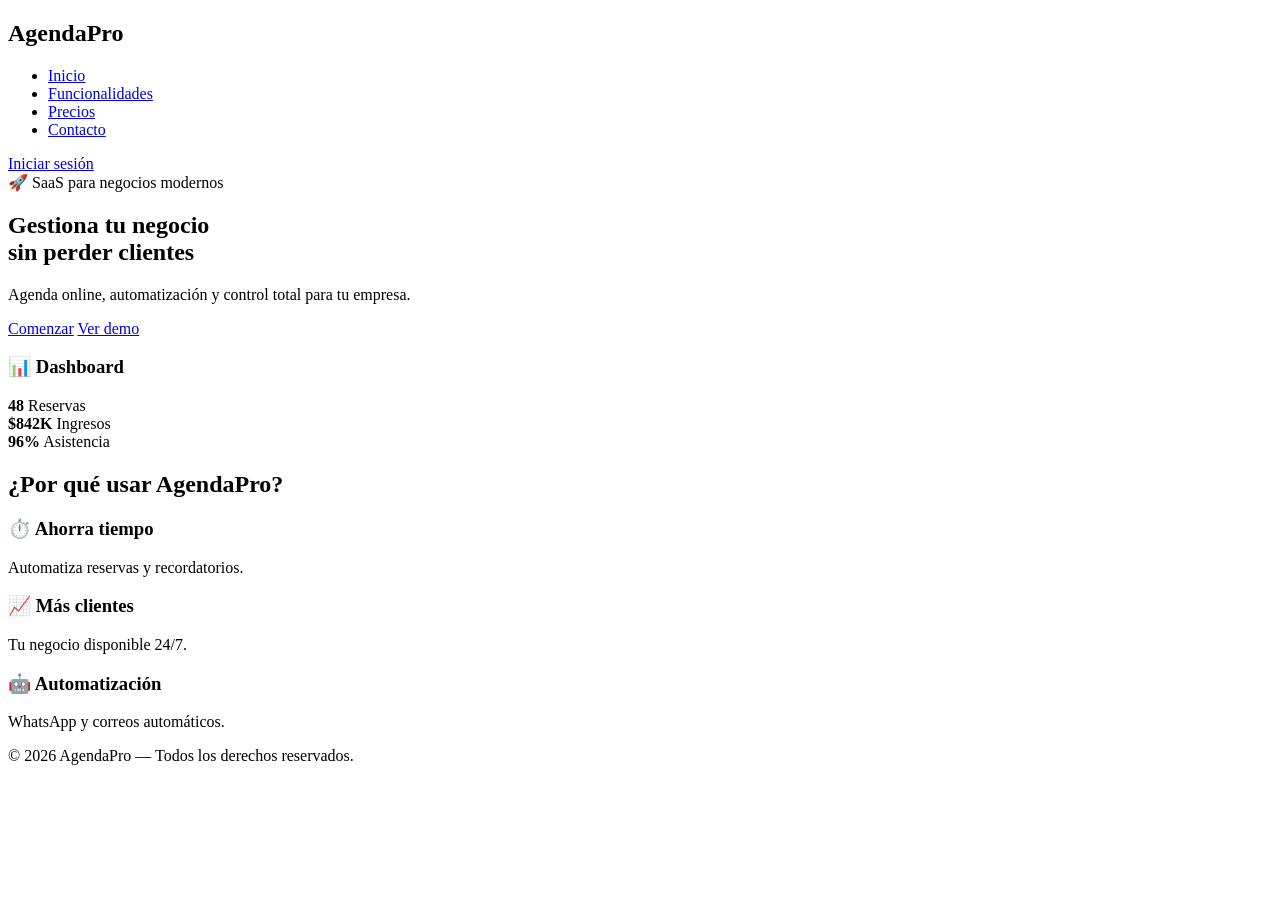
==== index.html @ 72b863c5 "Actualizando AgendaPro completo" ====
<!DOCTYPE html>
<head>
  <meta charset="UTF-8" />
  <meta name="viewport" content="width=device-width, initial-scale=1.0" />
  <title>AgendaPro | Sistema SaaS para PYMEs</title>
  <link rel="stylesheet" href="css/styles.css">
</head>
<body>

<nav class="navbar">
  <div class="container nav-content">
    <h1 class="logo">AgendaPro</h1>

    <ul class="nav-links">
      <li><a href="index.html">Inicio</a></li>
      <li><a href="funcionalidades.html">Funcionalidades</a></li>
      <li><a href="precios.html">Precios</a></li>
      <li><a href="contacto.html">Contacto</a></li>
    </ul>

    <a href="login.html" class="btn">Iniciar sesión</a>
  </div>
</nav>

<section class="hero">
  <div class="container hero-grid">

    <div>
      <span class="badge">🚀 SaaS para negocios modernos</span>

      <h2>
        Gestiona tu negocio <br>
        sin perder clientes
      </h2>

      <p>
        Agenda online, automatización y control total para tu empresa.
      </p>

      <div class="hero-buttons">
        <a href="precios.html" class="btn primary">Comenzar</a>
        <a href="funcionalidades.html" class="btn secondary">Ver demo</a>
      </div>
    </div>

    <div class="dashboard-card">
      <h3>📊 Dashboard</h3>

      <div class="stats">
        <div class="stat">
          <strong>48</strong>
          <span>Reservas</span>
        </div>

        <div class="stat">
          <strong>$842K</strong>
          <span>Ingresos</span>
        </div>

        <div class="stat">
          <strong>96%</strong>
          <span>Asistencia</span>
        </div>
      </div>
    </div>

  </div>
</section>

<section class="benefits">
  <div class="container">
    <h2 class="section-title">¿Por qué usar AgendaPro?</h2>

    <div class="cards">

      <div class="card">
        <h3>⏱️ Ahorra tiempo</h3>
        <p>Automatiza reservas y recordatorios.</p>
      </div>

      <div class="card">
        <h3>📈 Más clientes</h3>
        <p>Tu negocio disponible 24/7.</p>
      </div>

      <div class="card">
        <h3>🤖 Automatización</h3>
        <p>WhatsApp y correos automáticos.</p>
      </div>

    </div>
  </div>
</section>

<footer>
  <div class="container footer-content">
    <p>© 2026 AgendaPro — Todos los derechos reservados.</p>
  </div>
</footer>

<script src="js/main.js"></script>
</body>
</html>
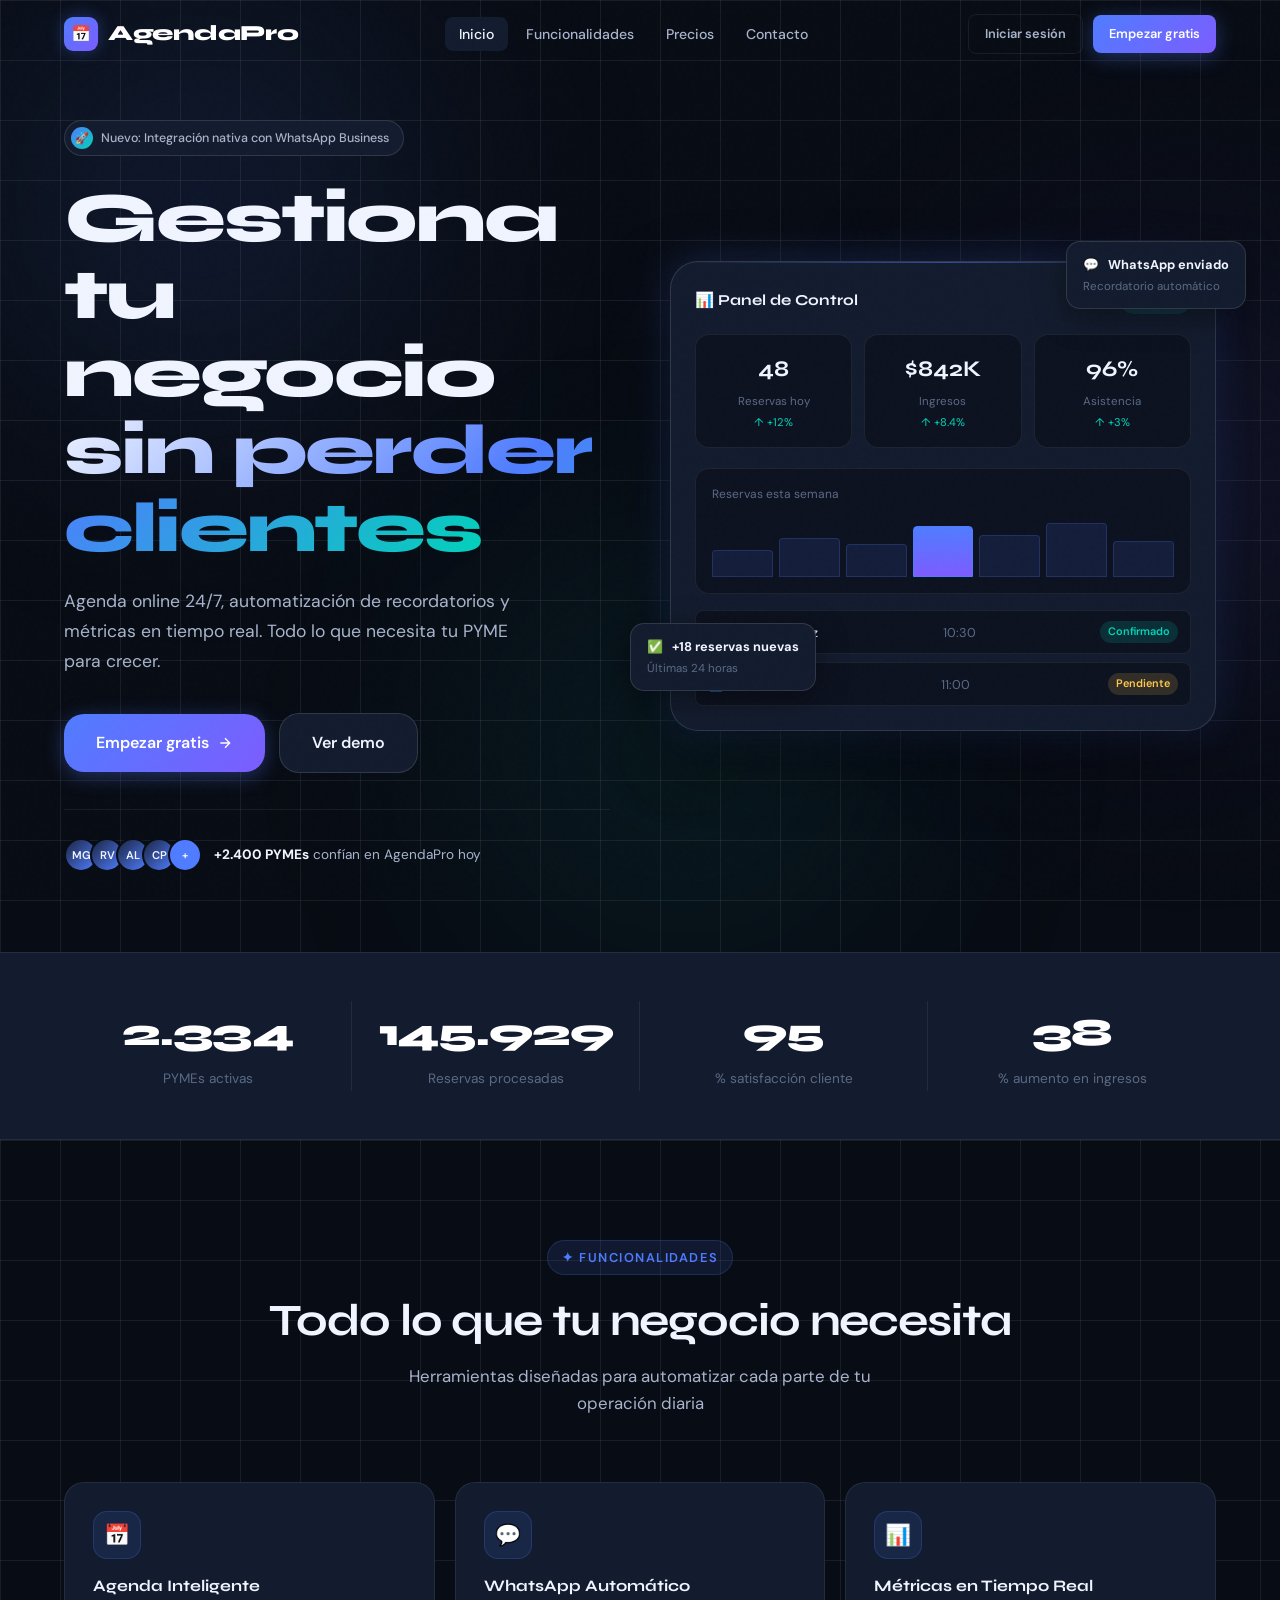
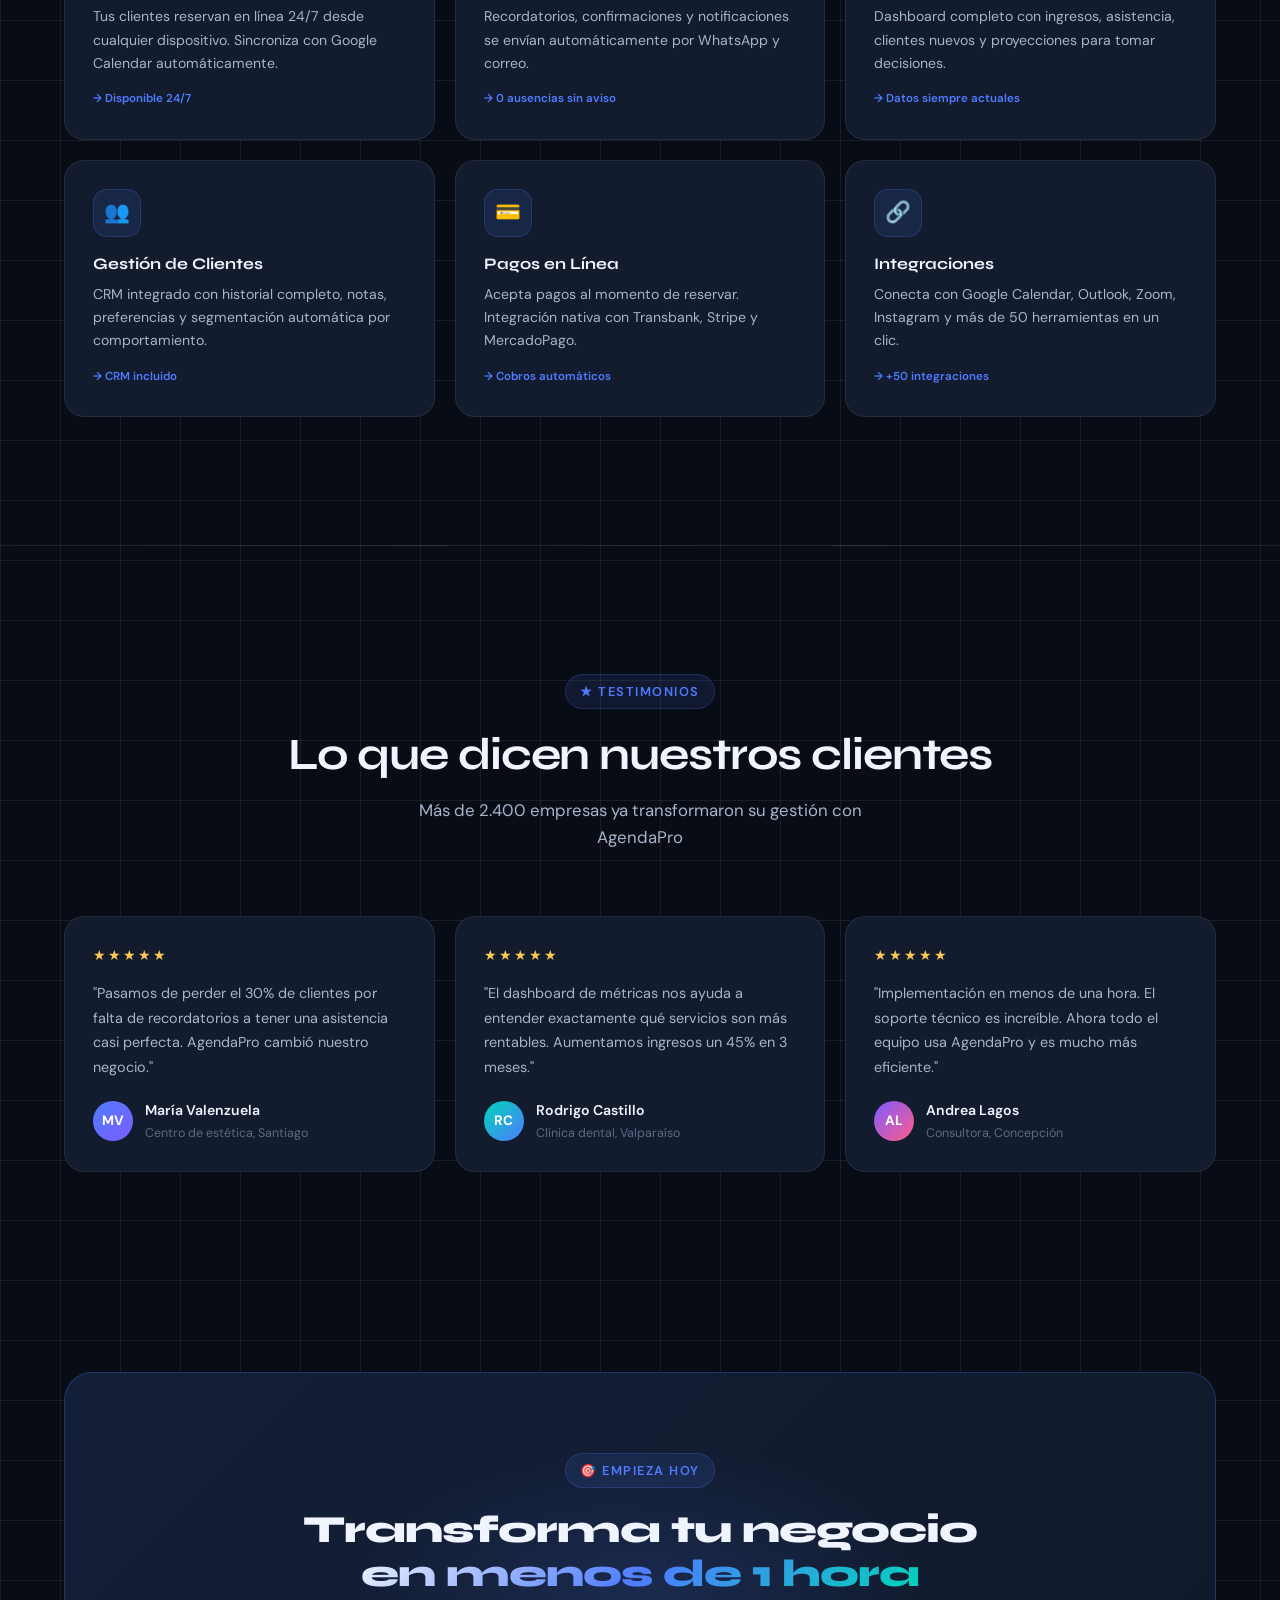
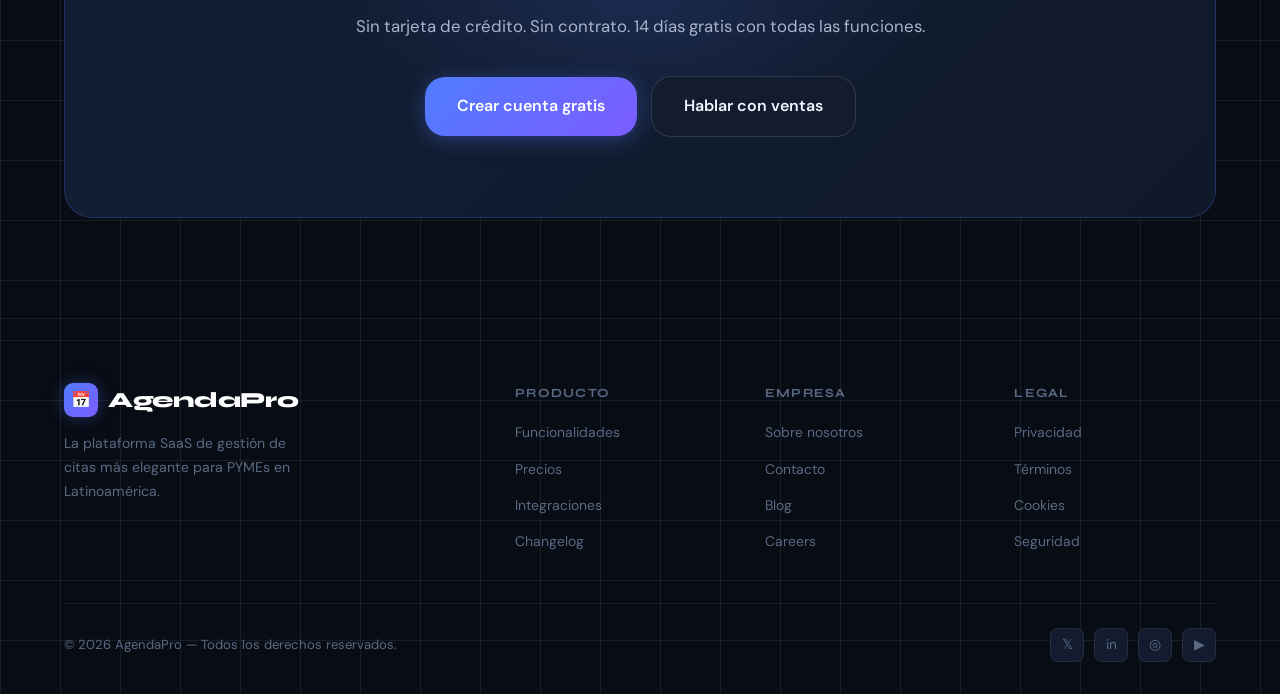
==== commit 6e6780d2: "Actualizacion completa AgendaPro" ====
--- a/index.html
+++ b/index.html
@@ -1,100 +1,359 @@
 <!DOCTYPE html>
+<html lang="es">
 <head>
   <meta charset="UTF-8" />
   <meta name="viewport" content="width=device-width, initial-scale=1.0" />
-  <title>AgendaPro | Sistema SaaS para PYMEs</title>
-  <link rel="stylesheet" href="css/styles.css">
+  <title>AgendaPro — SaaS de Gestión para PYMEs</title>
+  <meta name="description" content="Automatiza tu negocio con AgendaPro. Agenda online, recordatorios WhatsApp y control total para tu empresa." />
+  <link rel="stylesheet" href="css/styles.css" />
+  <link rel="icon" href="data:image/svg+xml,<svg xmlns='http://www.w3.org/2000/svg' viewBox='0 0 100 100'><text y='.9em' font-size='90'>📅</text></svg>" />
 </head>
-<body>
-
-<nav class="navbar">
-  <div class="container nav-content">
-    <h1 class="logo">AgendaPro</h1>
+<body class="grid-bg noise">
+
+<!-- ─── NAVBAR ─── -->
+<nav class="navbar" id="navbar">
+  <div class="navbar-inner">
+    <a href="index.html" class="nav-logo">
+      <div class="nav-logo-icon">📅</div>
+      AgendaPro
+    </a>
 
     <ul class="nav-links">
-      <li><a href="index.html">Inicio</a></li>
+      <li><a href="index.html" class="active">Inicio</a></li>
       <li><a href="funcionalidades.html">Funcionalidades</a></li>
       <li><a href="precios.html">Precios</a></li>
       <li><a href="contacto.html">Contacto</a></li>
     </ul>
 
-    <a href="login.html" class="btn">Iniciar sesión</a>
+    <div class="nav-actions">
+      <a href="login.html" class="btn btn-ghost btn-sm">Iniciar sesión</a>
+      <a href="precios.html" class="btn btn-primary btn-sm">Empezar gratis</a>
+    </div>
+
+    <button class="nav-mobile-toggle" aria-label="Menú">
+      <span></span><span></span><span></span>
+    </button>
   </div>
 </nav>
 
-<section class="hero">
-  <div class="container hero-grid">
-
-    <div>
-      <span class="badge">🚀 SaaS para negocios modernos</span>
-
-      <h2>
-        Gestiona tu negocio <br>
-        sin perder clientes
-      </h2>
-
-      <p>
-        Agenda online, automatización y control total para tu empresa.
-      </p>
-
-      <div class="hero-buttons">
-        <a href="precios.html" class="btn primary">Comenzar</a>
-        <a href="funcionalidades.html" class="btn secondary">Ver demo</a>
-      </div>
-    </div>
-
-    <div class="dashboard-card">
-      <h3>📊 Dashboard</h3>
-
-      <div class="stats">
-        <div class="stat">
-          <strong>48</strong>
-          <span>Reservas</span>
-        </div>
-
-        <div class="stat">
-          <strong>$842K</strong>
-          <span>Ingresos</span>
-        </div>
-
-        <div class="stat">
-          <strong>96%</strong>
-          <span>Asistencia</span>
-        </div>
-      </div>
-    </div>
-
+<!-- Mobile Nav -->
+<div class="mobile-nav" id="mobile-nav">
+  <a href="index.html">Inicio</a>
+  <a href="funcionalidades.html">Funcionalidades</a>
+  <a href="precios.html">Precios</a>
+  <a href="contacto.html">Contacto</a>
+  <div class="mobile-nav-sep"></div>
+  <a href="login.html">Iniciar sesión</a>
+  <a href="precios.html" style="color: var(--accent); font-weight: 600;">Empezar gratis →</a>
+</div>
+
+<!-- ─── HERO ─── -->
+<section class="hero-section">
+  <div class="hero-glow hero-glow-1"></div>
+  <div class="hero-glow hero-glow-2"></div>
+  <div class="hero-glow hero-glow-3"></div>
+
+  <div class="container">
+    <div class="hero-grid">
+
+      <!-- Left Content -->
+      <div class="hero-content animate-in">
+        <div class="hero-badge">
+          <span class="hero-badge-dot">🚀</span>
+          Nuevo: Integración nativa con WhatsApp Business
+        </div>
+
+        <h1 class="hero-title">
+          Gestiona tu negocio<br>
+          <span class="gradient-text">sin perder clientes</span>
+        </h1>
+
+        <p class="hero-desc">
+          Agenda online 24/7, automatización de recordatorios y métricas en tiempo real. Todo lo que necesita tu PYME para crecer.
+        </p>
+
+        <div class="hero-cta">
+          <a href="precios.html" class="btn btn-primary btn-lg">
+            Empezar gratis
+            <svg width="16" height="16" fill="none" stroke="currentColor" stroke-width="2" viewBox="0 0 24 24"><path d="M5 12h14M12 5l7 7-7 7"/></svg>
+          </a>
+          <a href="funcionalidades.html" class="btn btn-secondary btn-lg">Ver demo</a>
+        </div>
+
+        <div class="hero-social-proof">
+          <div class="avatars">
+            <div class="avatar">MG</div>
+            <div class="avatar">RV</div>
+            <div class="avatar">AL</div>
+            <div class="avatar">CP</div>
+            <div class="avatar" style="background: var(--accent);">+</div>
+          </div>
+          <p class="social-proof-text">
+            <strong>+2.400 PYMEs</strong> confían en AgendaPro hoy
+          </p>
+        </div>
+      </div>
+
+      <!-- Right Visual -->
+      <div class="hero-visual animate-in delay-2">
+        <div class="dashboard-preview">
+          <div class="dash-header">
+            <span class="dash-title">📊 Panel de Control</span>
+            <span class="dash-status">
+              <span class="dash-status-dot"></span>
+              En vivo
+            </span>
+          </div>
+
+          <div class="dash-stats">
+            <div class="dash-stat">
+              <span class="dash-stat-num">48</span>
+              <span class="dash-stat-label">Reservas hoy</span>
+              <span class="dash-stat-change">↑ +12%</span>
+            </div>
+            <div class="dash-stat">
+              <span class="dash-stat-num">$842K</span>
+              <span class="dash-stat-label">Ingresos</span>
+              <span class="dash-stat-change">↑ +8.4%</span>
+            </div>
+            <div class="dash-stat">
+              <span class="dash-stat-num">96%</span>
+              <span class="dash-stat-label">Asistencia</span>
+              <span class="dash-stat-change">↑ +3%</span>
+            </div>
+          </div>
+
+          <div class="dash-chart">
+            <div class="chart-label">Reservas esta semana</div>
+            <div class="chart-bars">
+              <div class="bar" style="height:45%"></div>
+              <div class="bar" style="height:65%"></div>
+              <div class="bar" style="height:55%"></div>
+              <div class="bar active" style="height:85%"></div>
+              <div class="bar" style="height:70%"></div>
+              <div class="bar" style="height:90%"></div>
+              <div class="bar" style="height:60%"></div>
+            </div>
+          </div>
+
+          <div class="dash-appointments">
+            <div class="appointment-row">
+              <span class="appt-client">👤 María González</span>
+              <span class="appt-time">10:30</span>
+              <span class="appt-badge confirmed">Confirmado</span>
+            </div>
+            <div class="appointment-row">
+              <span class="appt-client">👤 Carlos Pérez</span>
+              <span class="appt-time">11:00</span>
+              <span class="appt-badge pending">Pendiente</span>
+            </div>
+          </div>
+        </div>
+
+        <!-- Floating Cards -->
+        <div class="floating-card floating-card-1">
+          <span class="fc-icon">💬</span>
+          <span class="fc-value">WhatsApp enviado</span><br>
+          <span class="fc-label">Recordatorio automático</span>
+        </div>
+        <div class="floating-card floating-card-2">
+          <span class="fc-icon">✅</span>
+          <span class="fc-value">+18 reservas nuevas</span><br>
+          <span class="fc-label">Últimas 24 horas</span>
+        </div>
+      </div>
+
+    </div>
   </div>
 </section>
 
-<section class="benefits">
-  <div class="container">
-    <h2 class="section-title">¿Por qué usar AgendaPro?</h2>
-
-    <div class="cards">
-
-      <div class="card">
-        <h3>⏱️ Ahorra tiempo</h3>
-        <p>Automatiza reservas y recordatorios.</p>
-      </div>
-
-      <div class="card">
-        <h3>📈 Más clientes</h3>
-        <p>Tu negocio disponible 24/7.</p>
-      </div>
-
-      <div class="card">
-        <h3>🤖 Automatización</h3>
-        <p>WhatsApp y correos automáticos.</p>
-      </div>
-
+<!-- ─── METRICS STRIP ─── -->
+<div class="metrics-strip">
+  <div class="container">
+    <div class="metrics-grid">
+      <div class="metric-item">
+        <span class="metric-num" data-count="2400">0</span>
+        <span class="metric-label">PYMEs activas</span>
+      </div>
+      <div class="metric-item">
+        <span class="metric-num" data-count="150000">0</span>
+        <span class="metric-label">Reservas procesadas</span>
+      </div>
+      <div class="metric-item">
+        <span class="metric-num" data-count="98">0</span>
+        <span class="metric-label">% satisfacción cliente</span>
+      </div>
+      <div class="metric-item">
+        <span class="metric-num" data-count="40">0</span>
+        <span class="metric-label">% aumento en ingresos</span>
+      </div>
+    </div>
+  </div>
+</div>
+
+<!-- ─── FEATURES ─── -->
+<section class="section" id="features">
+  <div class="container">
+    <div class="section-header">
+      <span class="section-label">✦ Funcionalidades</span>
+      <h2>Todo lo que tu negocio necesita</h2>
+      <p>Herramientas diseñadas para automatizar cada parte de tu operación diaria</p>
+    </div>
+
+    <div class="features-grid">
+      <div class="feature-card">
+        <div class="feature-icon">📅</div>
+        <h3>Agenda Inteligente</h3>
+        <p>Tus clientes reservan en línea 24/7 desde cualquier dispositivo. Sincroniza con Google Calendar automáticamente.</p>
+        <span class="feature-tag">→ Disponible 24/7</span>
+      </div>
+      <div class="feature-card">
+        <div class="feature-icon">💬</div>
+        <h3>WhatsApp Automático</h3>
+        <p>Recordatorios, confirmaciones y notificaciones se envían automáticamente por WhatsApp y correo.</p>
+        <span class="feature-tag">→ 0 ausencias sin aviso</span>
+      </div>
+      <div class="feature-card">
+        <div class="feature-icon">📊</div>
+        <h3>Métricas en Tiempo Real</h3>
+        <p>Dashboard completo con ingresos, asistencia, clientes nuevos y proyecciones para tomar decisiones.</p>
+        <span class="feature-tag">→ Datos siempre actuales</span>
+      </div>
+      <div class="feature-card">
+        <div class="feature-icon">👥</div>
+        <h3>Gestión de Clientes</h3>
+        <p>CRM integrado con historial completo, notas, preferencias y segmentación automática por comportamiento.</p>
+        <span class="feature-tag">→ CRM incluido</span>
+      </div>
+      <div class="feature-card">
+        <div class="feature-icon">💳</div>
+        <h3>Pagos en Línea</h3>
+        <p>Acepta pagos al momento de reservar. Integración nativa con Transbank, Stripe y MercadoPago.</p>
+        <span class="feature-tag">→ Cobros automáticos</span>
+      </div>
+      <div class="feature-card">
+        <div class="feature-icon">🔗</div>
+        <h3>Integraciones</h3>
+        <p>Conecta con Google Calendar, Outlook, Zoom, Instagram y más de 50 herramientas en un clic.</p>
+        <span class="feature-tag">→ +50 integraciones</span>
+      </div>
     </div>
   </div>
 </section>
 
-<footer>
-  <div class="container footer-content">
-    <p>© 2026 AgendaPro — Todos los derechos reservados.</p>
+<div class="divider"></div>
+
+<!-- ─── TESTIMONIALS ─── -->
+<section class="section">
+  <div class="container">
+    <div class="section-header">
+      <span class="section-label">★ Testimonios</span>
+      <h2>Lo que dicen nuestros clientes</h2>
+      <p>Más de 2.400 empresas ya transformaron su gestión con AgendaPro</p>
+    </div>
+
+    <div class="testimonials-grid">
+      <div class="testimonial-card">
+        <div class="testimonial-stars">★★★★★</div>
+        <p class="testimonial-text">"Pasamos de perder el 30% de clientes por falta de recordatorios a tener una asistencia casi perfecta. AgendaPro cambió nuestro negocio."</p>
+        <div class="testimonial-author">
+          <div class="author-avatar">MV</div>
+          <div>
+            <div class="author-name">María Valenzuela</div>
+            <div class="author-role">Centro de estética, Santiago</div>
+          </div>
+        </div>
+      </div>
+      <div class="testimonial-card">
+        <div class="testimonial-stars">★★★★★</div>
+        <p class="testimonial-text">"El dashboard de métricas nos ayuda a entender exactamente qué servicios son más rentables. Aumentamos ingresos un 45% en 3 meses."</p>
+        <div class="testimonial-author">
+          <div class="author-avatar" style="background: linear-gradient(135deg,#00D4B8,#4F7CFF)">RC</div>
+          <div>
+            <div class="author-name">Rodrigo Castillo</div>
+            <div class="author-role">Clínica dental, Valparaíso</div>
+          </div>
+        </div>
+      </div>
+      <div class="testimonial-card">
+        <div class="testimonial-stars">★★★★★</div>
+        <p class="testimonial-text">"Implementación en menos de una hora. El soporte técnico es increíble. Ahora todo el equipo usa AgendaPro y es mucho más eficiente."</p>
+        <div class="testimonial-author">
+          <div class="author-avatar" style="background: linear-gradient(135deg,#7C5CFF,#FF5C8A)">AL</div>
+          <div>
+            <div class="author-name">Andrea Lagos</div>
+            <div class="author-role">Consultora, Concepción</div>
+          </div>
+        </div>
+      </div>
+    </div>
+  </div>
+</section>
+
+<!-- ─── CTA ─── -->
+<section class="cta-section">
+  <div class="container">
+    <div class="cta-box">
+      <span class="section-label">🎯 Empieza hoy</span>
+      <h2>Transforma tu negocio<br><span class="gradient-text">en menos de 1 hora</span></h2>
+      <p>Sin tarjeta de crédito. Sin contrato. 14 días gratis con todas las funciones.</p>
+      <div class="cta-actions">
+        <a href="precios.html" class="btn btn-primary btn-lg">Crear cuenta gratis</a>
+        <a href="contacto.html" class="btn btn-secondary btn-lg">Hablar con ventas</a>
+      </div>
+    </div>
+  </div>
+</section>
+
+<!-- ─── FOOTER ─── -->
+<footer class="footer">
+  <div class="container">
+    <div class="footer-grid">
+      <div class="footer-brand">
+        <a href="index.html" class="nav-logo" style="margin-bottom:0">
+          <div class="nav-logo-icon">📅</div>
+          AgendaPro
+        </a>
+        <p>La plataforma SaaS de gestión de citas más elegante para PYMEs en Latinoamérica.</p>
+      </div>
+      <div>
+        <div class="footer-col-title">Producto</div>
+        <ul class="footer-links">
+          <li><a href="funcionalidades.html">Funcionalidades</a></li>
+          <li><a href="precios.html">Precios</a></li>
+          <li><a href="#">Integraciones</a></li>
+          <li><a href="#">Changelog</a></li>
+        </ul>
+      </div>
+      <div>
+        <div class="footer-col-title">Empresa</div>
+        <ul class="footer-links">
+          <li><a href="#">Sobre nosotros</a></li>
+          <li><a href="contacto.html">Contacto</a></li>
+          <li><a href="#">Blog</a></li>
+          <li><a href="#">Careers</a></li>
+        </ul>
+      </div>
+      <div>
+        <div class="footer-col-title">Legal</div>
+        <ul class="footer-links">
+          <li><a href="#">Privacidad</a></li>
+          <li><a href="#">Términos</a></li>
+          <li><a href="#">Cookies</a></li>
+          <li><a href="#">Seguridad</a></li>
+        </ul>
+      </div>
+    </div>
+
+    <div class="footer-bottom">
+      <span>© 2026 AgendaPro — Todos los derechos reservados.</span>
+      <div class="footer-socials">
+        <a href="#" class="social-btn" title="Twitter/X">𝕏</a>
+        <a href="#" class="social-btn" title="LinkedIn">in</a>
+        <a href="#" class="social-btn" title="Instagram">◎</a>
+        <a href="#" class="social-btn" title="YouTube">▶</a>
+      </div>
+    </div>
   </div>
 </footer>
 
--- a/css/styles.css
+++ b/css/styles.css
@@ -0,0 +1,1466 @@
+/* ============================================
+   AGENDAPRO — PREMIUM SAAS DESIGN SYSTEM
+   ============================================ */
+
+@import url('https://fonts.googleapis.com/css2?family=Syne:wght@400;500;600;700;800&family=DM+Sans:ital,opsz,wght@0,9..40,300;0,9..40,400;0,9..40,500;0,9..40,600;1,9..40,300&display=swap');
+
+/* ─── CSS VARIABLES ─── */
+:root {
+  --bg:          #080C14;
+  --bg-2:        #0D1220;
+  --bg-3:        #111827;
+  --surface:     #131C2E;
+  --surface-2:   #1A2540;
+  --border:      rgba(255,255,255,0.07);
+  --border-2:    rgba(255,255,255,0.12);
+
+  --accent:      #4F7CFF;
+  --accent-2:    #7C5CFF;
+  --accent-glow: rgba(79,124,255,0.35);
+  --accent-soft: rgba(79,124,255,0.12);
+  --teal:        #00D4B8;
+  --teal-soft:   rgba(0,212,184,0.12);
+
+  --text:        #F0F4FF;
+  --text-2:      #A8B4CC;
+  --text-3:      #5A6A84;
+  --white:       #FFFFFF;
+
+  --radius-sm:   8px;
+  --radius:      14px;
+  --radius-lg:   20px;
+  --radius-xl:   28px;
+
+  --shadow-sm:   0 2px 12px rgba(0,0,0,0.3);
+  --shadow:      0 8px 32px rgba(0,0,0,0.4);
+  --shadow-lg:   0 24px 64px rgba(0,0,0,0.5);
+  --glow:        0 0 40px rgba(79,124,255,0.25);
+
+  --font-display: 'Syne', sans-serif;
+  --font-body:    'DM Sans', sans-serif;
+
+  --transition:  all 0.25s cubic-bezier(0.4,0,0.2,1);
+  --transition-slow: all 0.4s cubic-bezier(0.4,0,0.2,1);
+}
+
+/* ─── RESET & BASE ─── */
+*, *::before, *::after { box-sizing: border-box; margin: 0; padding: 0; }
+
+html { scroll-behavior: smooth; font-size: 16px; }
+
+body {
+  background: var(--bg);
+  color: var(--text);
+  font-family: var(--font-body);
+  font-size: 1rem;
+  line-height: 1.65;
+  -webkit-font-smoothing: antialiased;
+  overflow-x: hidden;
+}
+
+img, video { display: block; max-width: 100%; }
+a { color: inherit; text-decoration: none; }
+ul { list-style: none; }
+button { cursor: pointer; border: none; background: none; font-family: inherit; }
+input, textarea, select { font-family: inherit; }
+
+/* ─── SCROLLBAR ─── */
+::-webkit-scrollbar { width: 6px; }
+::-webkit-scrollbar-track { background: var(--bg-2); }
+::-webkit-scrollbar-thumb { background: var(--surface-2); border-radius: 3px; }
+
+/* ─── GRID BACKGROUND ─── */
+.grid-bg {
+  background-image:
+    linear-gradient(var(--border) 1px, transparent 1px),
+    linear-gradient(90deg, var(--border) 1px, transparent 1px);
+  background-size: 60px 60px;
+}
+
+/* ─── NOISE TEXTURE ─── */
+.noise::after {
+  content: '';
+  position: fixed;
+  inset: 0;
+  background-image: url("data:image/svg+xml,%3Csvg viewBox='0 0 256 256' xmlns='http://www.w3.org/2000/svg'%3E%3Cfilter id='noise'%3E%3CfeTurbulence type='fractalNoise' baseFrequency='0.9' numOctaves='4' stitchTiles='stitch'/%3E%3C/filter%3E%3Crect width='100%25' height='100%25' filter='url(%23noise)' opacity='0.035'/%3E%3C/svg%3E");
+  pointer-events: none;
+  z-index: 9999;
+  opacity: .4;
+}
+
+/* ─── CONTAINER ─── */
+.container {
+  width: 100%;
+  max-width: 1200px;
+  margin: 0 auto;
+  padding: 0 24px;
+}
+
+/* ─── TYPOGRAPHY ─── */
+h1, h2, h3, h4 {
+  font-family: var(--font-display);
+  line-height: 1.15;
+  color: var(--text);
+}
+
+.display-xl {
+  font-size: clamp(2.6rem, 6vw, 4.8rem);
+  font-weight: 800;
+  letter-spacing: -0.03em;
+}
+
+.display-lg {
+  font-size: clamp(2rem, 4vw, 3.2rem);
+  font-weight: 700;
+  letter-spacing: -0.025em;
+}
+
+.display-md {
+  font-size: clamp(1.5rem, 3vw, 2.2rem);
+  font-weight: 700;
+  letter-spacing: -0.02em;
+}
+
+.gradient-text {
+  background: linear-gradient(135deg, var(--text) 0%, var(--accent) 50%, var(--teal) 100%);
+  -webkit-background-clip: text;
+  -webkit-text-fill-color: transparent;
+  background-clip: text;
+}
+
+.section-label {
+  display: inline-flex;
+  align-items: center;
+  gap: 8px;
+  font-size: 0.8rem;
+  font-weight: 600;
+  letter-spacing: 0.12em;
+  text-transform: uppercase;
+  color: var(--accent);
+  background: var(--accent-soft);
+  border: 1px solid rgba(79,124,255,0.2);
+  padding: 6px 14px;
+  border-radius: 100px;
+  margin-bottom: 20px;
+}
+
+/* ─── BUTTONS ─── */
+.btn {
+  display: inline-flex;
+  align-items: center;
+  justify-content: center;
+  gap: 8px;
+  padding: 12px 24px;
+  border-radius: var(--radius);
+  font-size: 0.9rem;
+  font-weight: 600;
+  font-family: var(--font-body);
+  transition: var(--transition);
+  white-space: nowrap;
+  position: relative;
+  overflow: hidden;
+}
+
+.btn-primary {
+  background: linear-gradient(135deg, var(--accent) 0%, var(--accent-2) 100%);
+  color: var(--white);
+  box-shadow: 0 4px 20px var(--accent-glow);
+}
+.btn-primary::before {
+  content: '';
+  position: absolute;
+  inset: 0;
+  background: linear-gradient(135deg, rgba(255,255,255,0.1), transparent);
+  opacity: 0;
+  transition: var(--transition);
+}
+.btn-primary:hover { transform: translateY(-2px); box-shadow: 0 8px 30px var(--accent-glow); }
+.btn-primary:hover::before { opacity: 1; }
+.btn-primary:active { transform: translateY(0); }
+
+.btn-secondary {
+  background: var(--surface);
+  color: var(--text);
+  border: 1px solid var(--border-2);
+}
+.btn-secondary:hover {
+  background: var(--surface-2);
+  border-color: rgba(79,124,255,0.3);
+  transform: translateY(-2px);
+}
+
+.btn-ghost {
+  background: transparent;
+  color: var(--text-2);
+  border: 1px solid var(--border);
+}
+.btn-ghost:hover { color: var(--text); border-color: var(--border-2); background: var(--surface); }
+
+.btn-lg { padding: 16px 32px; font-size: 1rem; border-radius: var(--radius-lg); }
+.btn-sm { padding: 8px 16px; font-size: 0.8rem; border-radius: var(--radius-sm); }
+
+/* ─── NAVBAR ─── */
+.navbar {
+  position: fixed;
+  top: 0; left: 0; right: 0;
+  z-index: 1000;
+  padding: 0;
+  transition: var(--transition);
+}
+
+.navbar-inner {
+  display: flex;
+  align-items: center;
+  justify-content: space-between;
+  height: 68px;
+  padding: 0 24px;
+  max-width: 1200px;
+  margin: 0 auto;
+}
+
+.navbar.scrolled {
+  background: rgba(8,12,20,0.85);
+  backdrop-filter: blur(20px);
+  -webkit-backdrop-filter: blur(20px);
+  border-bottom: 1px solid var(--border);
+}
+
+.nav-logo {
+  display: flex;
+  align-items: center;
+  gap: 10px;
+  font-family: var(--font-display);
+  font-weight: 800;
+  font-size: 1.35rem;
+  color: var(--white);
+  letter-spacing: -0.02em;
+}
+
+.nav-logo-icon {
+  width: 34px; height: 34px;
+  background: linear-gradient(135deg, var(--accent), var(--accent-2));
+  border-radius: 9px;
+  display: flex;
+  align-items: center;
+  justify-content: center;
+  font-size: 1rem;
+  box-shadow: 0 0 16px var(--accent-glow);
+}
+
+.nav-links {
+  display: flex;
+  align-items: center;
+  gap: 4px;
+}
+
+.nav-links a {
+  padding: 8px 14px;
+  color: var(--text-2);
+  font-size: 0.88rem;
+  font-weight: 500;
+  border-radius: var(--radius-sm);
+  transition: var(--transition);
+}
+
+.nav-links a:hover, .nav-links a.active {
+  color: var(--text);
+  background: var(--surface);
+}
+
+.nav-actions {
+  display: flex;
+  align-items: center;
+  gap: 10px;
+}
+
+.nav-mobile-toggle {
+  display: none;
+  width: 36px; height: 36px;
+  flex-direction: column;
+  align-items: center;
+  justify-content: center;
+  gap: 5px;
+  border-radius: var(--radius-sm);
+  background: var(--surface);
+  border: 1px solid var(--border);
+  transition: var(--transition);
+}
+
+.nav-mobile-toggle span {
+  width: 18px; height: 2px;
+  background: var(--text-2);
+  border-radius: 2px;
+  transition: var(--transition);
+}
+
+.nav-mobile-toggle:hover { background: var(--surface-2); }
+.nav-mobile-toggle:hover span { background: var(--text); }
+
+/* ─── HERO ─── */
+.hero-section {
+  position: relative;
+  min-height: 100vh;
+  display: flex;
+  align-items: center;
+  padding: 120px 0 80px;
+  overflow: hidden;
+}
+
+.hero-glow {
+  position: absolute;
+  width: 600px; height: 600px;
+  border-radius: 50%;
+  filter: blur(120px);
+  pointer-events: none;
+}
+.hero-glow-1 {
+  background: radial-gradient(circle, rgba(79,124,255,0.18) 0%, transparent 70%);
+  top: -100px; left: -100px;
+}
+.hero-glow-2 {
+  background: radial-gradient(circle, rgba(124,92,255,0.15) 0%, transparent 70%);
+  top: 50%; right: -200px;
+  transform: translateY(-50%);
+}
+.hero-glow-3 {
+  background: radial-gradient(circle, rgba(0,212,184,0.1) 0%, transparent 70%);
+  bottom: -100px; left: 30%;
+}
+
+.hero-grid {
+  display: grid;
+  grid-template-columns: 1fr 1fr;
+  gap: 60px;
+  align-items: center;
+}
+
+.hero-badge {
+  display: inline-flex;
+  align-items: center;
+  gap: 8px;
+  padding: 6px 14px 6px 6px;
+  background: var(--surface);
+  border: 1px solid var(--border-2);
+  border-radius: 100px;
+  font-size: 0.78rem;
+  font-weight: 500;
+  color: var(--text-2);
+  margin-bottom: 24px;
+}
+
+.hero-badge-dot {
+  width: 22px; height: 22px;
+  background: linear-gradient(135deg, var(--accent), var(--teal));
+  border-radius: 50%;
+  display: flex;
+  align-items: center;
+  justify-content: center;
+  font-size: 0.7rem;
+}
+
+.hero-title {
+  font-size: clamp(2.8rem, 5.5vw, 4.4rem);
+  font-weight: 800;
+  letter-spacing: -0.03em;
+  line-height: 1.1;
+  margin-bottom: 20px;
+}
+
+.hero-desc {
+  font-size: 1.1rem;
+  color: var(--text-2);
+  max-width: 480px;
+  margin-bottom: 36px;
+  line-height: 1.7;
+}
+
+.hero-cta {
+  display: flex;
+  align-items: center;
+  gap: 14px;
+  flex-wrap: wrap;
+}
+
+.hero-social-proof {
+  display: flex;
+  align-items: center;
+  gap: 12px;
+  margin-top: 36px;
+  padding-top: 28px;
+  border-top: 1px solid var(--border);
+}
+
+.avatars {
+  display: flex;
+}
+.avatar {
+  width: 34px; height: 34px;
+  border-radius: 50%;
+  border: 2px solid var(--bg);
+  margin-left: -8px;
+  background: linear-gradient(135deg, var(--surface-2), var(--accent));
+  font-size: 0.7rem;
+  display: flex;
+  align-items: center;
+  justify-content: center;
+  font-weight: 600;
+}
+.avatar:first-child { margin-left: 0; }
+
+.social-proof-text { font-size: 0.85rem; color: var(--text-2); }
+.social-proof-text strong { color: var(--text); }
+
+/* ─── DASHBOARD CARD (hero) ─── */
+.hero-visual {
+  position: relative;
+}
+
+.dashboard-preview {
+  background: var(--surface);
+  border: 1px solid var(--border-2);
+  border-radius: var(--radius-xl);
+  padding: 24px;
+  box-shadow: var(--shadow-lg), var(--glow);
+  position: relative;
+  overflow: hidden;
+}
+
+.dashboard-preview::before {
+  content: '';
+  position: absolute;
+  top: 0; left: 0; right: 0;
+  height: 1px;
+  background: linear-gradient(90deg, transparent, rgba(79,124,255,0.5), transparent);
+}
+
+.dash-header {
+  display: flex;
+  align-items: center;
+  justify-content: space-between;
+  margin-bottom: 20px;
+}
+
+.dash-title {
+  font-family: var(--font-display);
+  font-weight: 700;
+  font-size: 0.95rem;
+}
+
+.dash-status {
+  display: flex;
+  align-items: center;
+  gap: 6px;
+  font-size: 0.75rem;
+  color: var(--teal);
+  background: var(--teal-soft);
+  padding: 4px 10px;
+  border-radius: 100px;
+}
+.dash-status-dot {
+  width: 6px; height: 6px;
+  background: var(--teal);
+  border-radius: 50%;
+  animation: pulse 2s infinite;
+}
+
+.dash-stats {
+  display: grid;
+  grid-template-columns: repeat(3,1fr);
+  gap: 12px;
+  margin-bottom: 20px;
+}
+
+.dash-stat {
+  background: var(--bg-2);
+  border: 1px solid var(--border);
+  border-radius: var(--radius);
+  padding: 16px 14px;
+  text-align: center;
+}
+
+.dash-stat-num {
+  font-family: var(--font-display);
+  font-size: 1.4rem;
+  font-weight: 700;
+  color: var(--text);
+  display: block;
+}
+
+.dash-stat-label {
+  font-size: 0.72rem;
+  color: var(--text-3);
+  margin-top: 4px;
+  display: block;
+}
+
+.dash-stat-change {
+  font-size: 0.7rem;
+  color: var(--teal);
+  display: block;
+  margin-top: 2px;
+}
+
+.dash-chart {
+  background: var(--bg-2);
+  border: 1px solid var(--border);
+  border-radius: var(--radius);
+  padding: 16px;
+  margin-bottom: 16px;
+}
+
+.chart-label {
+  font-size: 0.75rem;
+  color: var(--text-3);
+  margin-bottom: 12px;
+}
+
+.chart-bars {
+  display: flex;
+  align-items: flex-end;
+  gap: 6px;
+  height: 60px;
+}
+
+.bar {
+  flex: 1;
+  border-radius: 4px 4px 0 0;
+  transition: var(--transition);
+  background: var(--accent-soft);
+  border: 1px solid rgba(79,124,255,0.2);
+}
+.bar.active { background: linear-gradient(180deg, var(--accent), var(--accent-2)); border-color: var(--accent); }
+
+.dash-appointments {
+  display: flex;
+  flex-direction: column;
+  gap: 8px;
+}
+
+.appointment-row {
+  display: flex;
+  align-items: center;
+  justify-content: space-between;
+  padding: 10px 12px;
+  background: var(--bg-2);
+  border: 1px solid var(--border);
+  border-radius: var(--radius-sm);
+  font-size: 0.8rem;
+}
+
+.appt-client { font-weight: 500; color: var(--text); }
+.appt-time { color: var(--text-3); }
+.appt-badge {
+  padding: 2px 8px;
+  border-radius: 100px;
+  font-size: 0.68rem;
+  font-weight: 600;
+}
+.appt-badge.confirmed { background: rgba(0,212,184,0.15); color: var(--teal); }
+.appt-badge.pending { background: rgba(255,200,79,0.15); color: #FFC84F; }
+
+/* ─── FLOATING CARDS ─── */
+.floating-card {
+  position: absolute;
+  background: var(--surface);
+  border: 1px solid var(--border-2);
+  border-radius: var(--radius);
+  padding: 12px 16px;
+  box-shadow: var(--shadow);
+  font-size: 0.8rem;
+  white-space: nowrap;
+  animation: float 4s ease-in-out infinite;
+}
+
+.floating-card-1 {
+  top: -20px; right: -30px;
+  animation-delay: 0s;
+}
+.floating-card-2 {
+  bottom: 40px; left: -40px;
+  animation-delay: -2s;
+}
+
+.fc-icon { margin-right: 6px; }
+.fc-value { font-weight: 700; color: var(--text); }
+.fc-label { color: var(--text-3); font-size: 0.72rem; }
+
+/* ─── SECTIONS COMMON ─── */
+.section {
+  padding: 100px 0;
+}
+
+.section-header {
+  text-align: center;
+  margin-bottom: 64px;
+}
+
+.section-header h2 {
+  font-size: clamp(1.8rem, 3.5vw, 2.8rem);
+  font-weight: 700;
+  letter-spacing: -0.025em;
+  margin-bottom: 16px;
+}
+
+.section-header p {
+  font-size: 1.05rem;
+  color: var(--text-2);
+  max-width: 500px;
+  margin: 0 auto;
+}
+
+/* ─── FEATURES CARDS ─── */
+.features-grid {
+  display: grid;
+  grid-template-columns: repeat(3, 1fr);
+  gap: 20px;
+}
+
+.feature-card {
+  background: var(--surface);
+  border: 1px solid var(--border);
+  border-radius: var(--radius-lg);
+  padding: 28px;
+  transition: var(--transition);
+  position: relative;
+  overflow: hidden;
+}
+
+.feature-card::before {
+  content: '';
+  position: absolute;
+  inset: 0;
+  background: linear-gradient(135deg, var(--accent-soft) 0%, transparent 60%);
+  opacity: 0;
+  transition: var(--transition);
+}
+
+.feature-card:hover {
+  border-color: rgba(79,124,255,0.3);
+  transform: translateY(-4px);
+  box-shadow: var(--shadow), var(--glow);
+}
+.feature-card:hover::before { opacity: 1; }
+
+.feature-icon {
+  width: 48px; height: 48px;
+  background: var(--accent-soft);
+  border: 1px solid rgba(79,124,255,0.2);
+  border-radius: var(--radius);
+  display: flex;
+  align-items: center;
+  justify-content: center;
+  font-size: 1.3rem;
+  margin-bottom: 18px;
+  position: relative;
+}
+
+.feature-card h3 {
+  font-size: 1rem;
+  font-weight: 700;
+  margin-bottom: 10px;
+  position: relative;
+}
+
+.feature-card p {
+  font-size: 0.88rem;
+  color: var(--text-2);
+  line-height: 1.65;
+  position: relative;
+}
+
+.feature-tag {
+  display: inline-block;
+  margin-top: 14px;
+  font-size: 0.72rem;
+  color: var(--accent);
+  font-weight: 600;
+  position: relative;
+}
+
+/* ─── METRICS STRIP ─── */
+.metrics-strip {
+  background: var(--surface);
+  border-top: 1px solid var(--border);
+  border-bottom: 1px solid var(--border);
+  padding: 48px 0;
+}
+
+.metrics-grid {
+  display: grid;
+  grid-template-columns: repeat(4, 1fr);
+  gap: 0;
+}
+
+.metric-item {
+  text-align: center;
+  padding: 0 24px;
+  border-right: 1px solid var(--border);
+}
+.metric-item:last-child { border-right: none; }
+
+.metric-num {
+  font-family: var(--font-display);
+  font-size: 2.4rem;
+  font-weight: 800;
+  letter-spacing: -0.03em;
+  color: var(--white);
+  display: block;
+}
+
+.metric-label {
+  font-size: 0.85rem;
+  color: var(--text-3);
+  margin-top: 4px;
+}
+
+/* ─── PRICING SECTION ─── */
+.pricing-grid {
+  display: grid;
+  grid-template-columns: repeat(3, 1fr);
+  gap: 20px;
+  align-items: start;
+}
+
+.pricing-card {
+  background: var(--surface);
+  border: 1px solid var(--border);
+  border-radius: var(--radius-xl);
+  padding: 36px;
+  position: relative;
+  transition: var(--transition);
+}
+
+.pricing-card:hover {
+  transform: translateY(-4px);
+  box-shadow: var(--shadow-lg);
+}
+
+.pricing-card.featured {
+  background: linear-gradient(160deg, #141F38 0%, #0F1929 100%);
+  border-color: rgba(79,124,255,0.35);
+  box-shadow: var(--shadow-lg), var(--glow);
+  transform: scale(1.03);
+}
+
+.pricing-card.featured:hover {
+  transform: scale(1.03) translateY(-4px);
+}
+
+.featured-badge {
+  position: absolute;
+  top: -14px;
+  left: 50%;
+  transform: translateX(-50%);
+  background: linear-gradient(135deg, var(--accent), var(--accent-2));
+  color: var(--white);
+  font-size: 0.72rem;
+  font-weight: 700;
+  letter-spacing: 0.05em;
+  text-transform: uppercase;
+  padding: 4px 16px;
+  border-radius: 100px;
+  white-space: nowrap;
+}
+
+.plan-name {
+  font-family: var(--font-display);
+  font-size: 0.85rem;
+  font-weight: 700;
+  letter-spacing: 0.08em;
+  text-transform: uppercase;
+  color: var(--text-3);
+  margin-bottom: 8px;
+}
+
+.plan-price {
+  display: flex;
+  align-items: baseline;
+  gap: 4px;
+  margin-bottom: 6px;
+}
+
+.price-currency { font-size: 1.2rem; font-weight: 600; color: var(--text-2); margin-top: 4px; }
+.price-amount {
+  font-family: var(--font-display);
+  font-size: 3rem;
+  font-weight: 800;
+  letter-spacing: -0.04em;
+  color: var(--white);
+}
+.price-period { font-size: 0.85rem; color: var(--text-3); }
+
+.plan-desc {
+  font-size: 0.85rem;
+  color: var(--text-3);
+  margin-bottom: 28px;
+  padding-bottom: 24px;
+  border-bottom: 1px solid var(--border);
+}
+
+.plan-features {
+  display: flex;
+  flex-direction: column;
+  gap: 11px;
+  margin-bottom: 32px;
+}
+
+.plan-feature {
+  display: flex;
+  align-items: center;
+  gap: 10px;
+  font-size: 0.87rem;
+  color: var(--text-2);
+}
+
+.feature-check {
+  width: 18px; height: 18px;
+  background: var(--accent-soft);
+  border: 1px solid rgba(79,124,255,0.25);
+  border-radius: 50%;
+  display: flex;
+  align-items: center;
+  justify-content: center;
+  font-size: 0.65rem;
+  color: var(--accent);
+  flex-shrink: 0;
+}
+.feature-check.teal { background: var(--teal-soft); border-color: rgba(0,212,184,0.25); color: var(--teal); }
+
+/* ─── TESTIMONIALS ─── */
+.testimonials-grid {
+  display: grid;
+  grid-template-columns: repeat(3, 1fr);
+  gap: 20px;
+}
+
+.testimonial-card {
+  background: var(--surface);
+  border: 1px solid var(--border);
+  border-radius: var(--radius-lg);
+  padding: 28px;
+  transition: var(--transition);
+}
+
+.testimonial-card:hover {
+  border-color: var(--border-2);
+  transform: translateY(-2px);
+}
+
+.testimonial-stars {
+  color: #FFC84F;
+  font-size: 0.85rem;
+  margin-bottom: 14px;
+  letter-spacing: 2px;
+}
+
+.testimonial-text {
+  font-size: 0.9rem;
+  color: var(--text-2);
+  line-height: 1.7;
+  margin-bottom: 20px;
+}
+
+.testimonial-author {
+  display: flex;
+  align-items: center;
+  gap: 12px;
+}
+
+.author-avatar {
+  width: 40px; height: 40px;
+  border-radius: 50%;
+  background: linear-gradient(135deg, var(--accent), var(--accent-2));
+  display: flex;
+  align-items: center;
+  justify-content: center;
+  font-size: 0.85rem;
+  font-weight: 700;
+  color: var(--white);
+  flex-shrink: 0;
+}
+
+.author-name { font-size: 0.88rem; font-weight: 600; }
+.author-role { font-size: 0.78rem; color: var(--text-3); }
+
+/* ─── CTA SECTION ─── */
+.cta-section {
+  padding: 100px 0;
+}
+
+.cta-box {
+  background: linear-gradient(135deg, #141F38, #0F1929);
+  border: 1px solid rgba(79,124,255,0.25);
+  border-radius: var(--radius-xl);
+  padding: 80px 60px;
+  text-align: center;
+  position: relative;
+  overflow: hidden;
+}
+
+.cta-box::before {
+  content: '';
+  position: absolute;
+  top: 50%; left: 50%;
+  transform: translate(-50%, -50%);
+  width: 600px; height: 300px;
+  background: radial-gradient(ellipse, rgba(79,124,255,0.15) 0%, transparent 70%);
+  pointer-events: none;
+}
+
+.cta-box h2 {
+  font-size: clamp(1.8rem, 3vw, 2.6rem);
+  font-weight: 800;
+  letter-spacing: -0.025em;
+  margin-bottom: 16px;
+  position: relative;
+}
+
+.cta-box p {
+  font-size: 1.05rem;
+  color: var(--text-2);
+  margin-bottom: 36px;
+  position: relative;
+}
+
+.cta-actions {
+  display: flex;
+  align-items: center;
+  justify-content: center;
+  gap: 14px;
+  flex-wrap: wrap;
+  position: relative;
+}
+
+/* ─── FOOTER ─── */
+.footer {
+  border-top: 1px solid var(--border);
+  padding: 64px 0 32px;
+}
+
+.footer-grid {
+  display: grid;
+  grid-template-columns: 2fr 1fr 1fr 1fr;
+  gap: 48px;
+  margin-bottom: 48px;
+}
+
+.footer-brand p {
+  font-size: 0.88rem;
+  color: var(--text-3);
+  margin-top: 14px;
+  max-width: 240px;
+  line-height: 1.7;
+}
+
+.footer-col-title {
+  font-family: var(--font-display);
+  font-size: 0.78rem;
+  font-weight: 700;
+  letter-spacing: 0.1em;
+  text-transform: uppercase;
+  color: var(--text-3);
+  margin-bottom: 16px;
+}
+
+.footer-links {
+  display: flex;
+  flex-direction: column;
+  gap: 10px;
+}
+
+.footer-links a {
+  font-size: 0.87rem;
+  color: var(--text-3);
+  transition: var(--transition);
+}
+
+.footer-links a:hover { color: var(--text); }
+
+.footer-bottom {
+  display: flex;
+  align-items: center;
+  justify-content: space-between;
+  padding-top: 24px;
+  border-top: 1px solid var(--border);
+  font-size: 0.82rem;
+  color: var(--text-3);
+}
+
+.footer-socials {
+  display: flex;
+  gap: 10px;
+}
+
+.social-btn {
+  width: 34px; height: 34px;
+  background: var(--surface);
+  border: 1px solid var(--border);
+  border-radius: var(--radius-sm);
+  display: flex;
+  align-items: center;
+  justify-content: center;
+  font-size: 0.85rem;
+  color: var(--text-3);
+  transition: var(--transition);
+}
+.social-btn:hover { background: var(--surface-2); color: var(--text); border-color: var(--border-2); }
+
+/* ─── FORMS ─── */
+.form-group {
+  display: flex;
+  flex-direction: column;
+  gap: 6px;
+  margin-bottom: 18px;
+}
+
+.form-label {
+  font-size: 0.82rem;
+  font-weight: 600;
+  color: var(--text-2);
+  letter-spacing: 0.01em;
+}
+
+.form-input {
+  width: 100%;
+  padding: 12px 16px;
+  background: var(--bg-2);
+  border: 1px solid var(--border-2);
+  border-radius: var(--radius);
+  color: var(--text);
+  font-size: 0.9rem;
+  transition: var(--transition);
+  outline: none;
+}
+
+.form-input::placeholder { color: var(--text-3); }
+
+.form-input:focus {
+  border-color: var(--accent);
+  box-shadow: 0 0 0 3px var(--accent-soft);
+  background: var(--bg-3);
+}
+
+.form-input:valid:not(:placeholder-shown) { border-color: rgba(0,212,184,0.4); }
+.form-input.error { border-color: #FF5C5C; box-shadow: 0 0 0 3px rgba(255,92,92,0.12); }
+
+textarea.form-input {
+  resize: vertical;
+  min-height: 120px;
+  line-height: 1.65;
+}
+
+.input-wrapper {
+  position: relative;
+}
+
+.input-icon {
+  position: absolute;
+  left: 14px; top: 50%;
+  transform: translateY(-50%);
+  color: var(--text-3);
+  font-size: 0.9rem;
+  pointer-events: none;
+}
+
+.input-wrapper .form-input { padding-left: 42px; }
+
+/* ─── PAGE HEADER ─── */
+.page-header {
+  padding: 140px 0 80px;
+  text-align: center;
+  position: relative;
+  overflow: hidden;
+}
+
+.page-header::before {
+  content: '';
+  position: absolute;
+  top: 0; left: 50%;
+  transform: translateX(-50%);
+  width: 600px; height: 400px;
+  background: radial-gradient(ellipse, rgba(79,124,255,0.12) 0%, transparent 70%);
+  pointer-events: none;
+}
+
+.page-header h1 {
+  font-size: clamp(2.2rem, 4.5vw, 3.6rem);
+  font-weight: 800;
+  letter-spacing: -0.03em;
+  margin-bottom: 16px;
+  position: relative;
+}
+
+.page-header p {
+  font-size: 1.1rem;
+  color: var(--text-2);
+  max-width: 520px;
+  margin: 0 auto;
+  position: relative;
+}
+
+/* ─── ANIMATIONS ─── */
+@keyframes float {
+  0%, 100% { transform: translateY(0px); }
+  50% { transform: translateY(-12px); }
+}
+
+@keyframes pulse {
+  0%, 100% { opacity: 1; transform: scale(1); }
+  50% { opacity: 0.5; transform: scale(0.8); }
+}
+
+@keyframes fadeInUp {
+  from { opacity: 0; transform: translateY(24px); }
+  to { opacity: 1; transform: translateY(0); }
+}
+
+@keyframes slideInLeft {
+  from { opacity: 0; transform: translateX(-24px); }
+  to { opacity: 1; transform: translateX(0); }
+}
+
+@keyframes glow-pulse {
+  0%, 100% { box-shadow: 0 0 20px var(--accent-glow); }
+  50% { box-shadow: 0 0 40px var(--accent-glow), 0 0 80px rgba(79,124,255,0.1); }
+}
+
+.animate-in { animation: fadeInUp 0.6s cubic-bezier(0.4,0,0.2,1) both; }
+.delay-1 { animation-delay: 0.1s; }
+.delay-2 { animation-delay: 0.2s; }
+.delay-3 { animation-delay: 0.3s; }
+.delay-4 { animation-delay: 0.4s; }
+.delay-5 { animation-delay: 0.5s; }
+
+/* ─── DIVIDER ─── */
+.divider {
+  height: 1px;
+  background: linear-gradient(90deg, transparent, var(--border-2), transparent);
+  margin: 0;
+}
+
+/* ─── BADGE CHIP ─── */
+.chip {
+  display: inline-flex;
+  align-items: center;
+  gap: 4px;
+  padding: 3px 10px;
+  border-radius: 100px;
+  font-size: 0.72rem;
+  font-weight: 600;
+}
+.chip-blue { background: var(--accent-soft); color: var(--accent); border: 1px solid rgba(79,124,255,0.2); }
+.chip-teal { background: var(--teal-soft); color: var(--teal); border: 1px solid rgba(0,212,184,0.2); }
+.chip-amber { background: rgba(255,200,79,0.12); color: #FFC84F; border: 1px solid rgba(255,200,79,0.2); }
+
+/* ─── MOBILE NAV MENU ─── */
+.mobile-nav {
+  display: none;
+  position: fixed;
+  top: 68px; left: 0; right: 0;
+  background: rgba(8,12,20,0.97);
+  backdrop-filter: blur(20px);
+  border-bottom: 1px solid var(--border);
+  padding: 16px 24px 24px;
+  z-index: 999;
+  flex-direction: column;
+  gap: 4px;
+}
+
+.mobile-nav.open { display: flex; }
+.mobile-nav a {
+  padding: 12px 16px;
+  color: var(--text-2);
+  font-size: 0.95rem;
+  font-weight: 500;
+  border-radius: var(--radius);
+  transition: var(--transition);
+}
+.mobile-nav a:hover { color: var(--text); background: var(--surface); }
+.mobile-nav-sep {
+  height: 1px;
+  background: var(--border);
+  margin: 8px 0;
+}
+
+/* ─── RESPONSIVE ─── */
+@media (max-width: 1024px) {
+  .features-grid { grid-template-columns: repeat(2, 1fr); }
+  .pricing-grid { grid-template-columns: 1fr; max-width: 480px; margin: 0 auto; }
+  .pricing-card.featured { transform: none; }
+  .testimonials-grid { grid-template-columns: 1fr 1fr; }
+  .footer-grid { grid-template-columns: 1fr 1fr; gap: 32px; }
+  .metrics-grid { grid-template-columns: repeat(2, 1fr); }
+  .metric-item { border-right: none; border-bottom: 1px solid var(--border); padding: 20px; }
+  .metric-item:nth-child(even) { border-right: none; }
+  .metric-item:nth-last-child(-n+2) { border-bottom: none; }
+}
+
+@media (max-width: 768px) {
+  .hero-grid { grid-template-columns: 1fr; gap: 48px; }
+  .hero-title { font-size: clamp(2.2rem, 7vw, 3rem); }
+  .hero-visual { display: none; }
+  .nav-links, .nav-actions { display: none; }
+  .nav-mobile-toggle { display: flex; }
+  .features-grid { grid-template-columns: 1fr; }
+  .testimonials-grid { grid-template-columns: 1fr; }
+  .footer-grid { grid-template-columns: 1fr; gap: 28px; }
+  .footer-bottom { flex-direction: column; gap: 16px; text-align: center; }
+  .cta-box { padding: 48px 24px; }
+  .section { padding: 72px 0; }
+  .metrics-grid { grid-template-columns: repeat(2, 1fr); }
+}
+
+@media (max-width: 480px) {
+  .container { padding: 0 16px; }
+  .hero-cta { flex-direction: column; align-items: flex-start; }
+  .btn-lg { width: 100%; }
+  .metrics-grid { grid-template-columns: 1fr 1fr; }
+}
+
+/* ───────── LOGIN PREMIUM ───────── */
+
+.auth-body{
+  min-height:100vh;
+  overflow:hidden;
+  position:relative;
+}
+
+.auth-bg{
+  position:fixed;
+  width:700px;
+  height:700px;
+  background:#2563eb;
+  filter:blur(180px);
+  opacity:.15;
+  top:-200px;
+  right:-100px;
+  z-index:-1;
+}
+
+.login-wrapper{
+  min-height:100vh;
+  display:grid;
+  grid-template-columns:1fr 520px;
+  align-items:center;
+  gap:60px;
+  width:90%;
+  max-width:1300px;
+  margin:auto;
+}
+
+.login-left h2{
+  font-size:68px;
+  line-height:1.1;
+  margin:20px 0;
+}
+
+.login-left h2 span{
+  color:#60a5fa;
+}
+
+.login-left p{
+  color:#94a3b8;
+  max-width:550px;
+  line-height:1.8;
+  font-size:18px;
+}
+
+.login-brand{
+  display:flex;
+  align-items:center;
+  gap:15px;
+}
+
+.login-logo{
+  width:60px;
+  height:60px;
+  border-radius:18px;
+  display:flex;
+  align-items:center;
+  justify-content:center;
+  background:linear-gradient(135deg,#2563eb,#3b82f6);
+  font-size:28px;
+}
+
+.login-badge{
+  display:inline-block;
+  margin-top:30px;
+  padding:10px 18px;
+  border-radius:999px;
+  background:rgba(37,99,235,.12);
+  border:1px solid rgba(96,165,250,.15);
+  color:#60a5fa;
+}
+
+.login-stats{
+  display:flex;
+  gap:25px;
+  margin-top:50px;
+}
+
+.login-stat-card{
+  background:rgba(17,24,39,.7);
+  border:1px solid rgba(255,255,255,.06);
+  padding:24px;
+  border-radius:24px;
+  min-width:180px;
+  backdrop-filter:blur(20px);
+}
+
+.login-stat-card h3{
+  font-size:38px;
+  color:#60a5fa;
+}
+
+.login-stat-card span{
+  color:#94a3b8;
+}
+
+.login-card-premium{
+  background:rgba(15,23,42,.75);
+  border:1px solid rgba(255,255,255,.08);
+  border-radius:32px;
+  padding:45px;
+  backdrop-filter:blur(30px);
+  box-shadow:0 25px 80px rgba(0,0,0,.45);
+}
+
+.login-card-top h2{
+  font-size:42px;
+}
+
+.login-card-top p{
+  color:#94a3b8;
+  margin-top:10px;
+}
+
+.login-form{
+  margin-top:35px;
+}
+
+.input-group{
+  margin-bottom:24px;
+}
+
+.input-group label{
+  display:block;
+  margin-bottom:10px;
+  color:#dbeafe;
+}
+
+.input-group input{
+  width:100%;
+  padding:18px;
+  border-radius:16px;
+  border:1px solid rgba(255,255,255,.08);
+  background:#0f172a;
+  color:white;
+  outline:none;
+  transition:.3s;
+}
+
+.input-group input:focus{
+  border-color:#3b82f6;
+  box-shadow:0 0 0 4px rgba(59,130,246,.15);
+}
+
+.password-wrapper{
+  position:relative;
+}
+
+.toggle-password{
+  position:absolute;
+  right:15px;
+  top:50%;
+  transform:translateY(-50%);
+  background:none;
+  border:none;
+  color:#94a3b8;
+  cursor:pointer;
+}
+
+.login-options{
+  display:flex;
+  justify-content:space-between;
+  align-items:center;
+  margin-bottom:25px;
+}
+
+.login-options a,
+.remember-me{
+  color:#94a3b8;
+  font-size:14px;
+}
+
+.btn-login{
+  width:100%;
+  padding:18px;
+  border:none;
+  border-radius:16px;
+  background:linear-gradient(135deg,#2563eb,#3b82f6);
+  color:white;
+  font-weight:700;
+  cursor:pointer;
+  transition:.3s;
+  font-size:16px;
+}
+
+.btn-login:hover{
+  transform:translateY(-3px);
+}
+
+.divider{
+  text-align:center;
+  margin:28px 0;
+  color:#64748b;
+  position:relative;
+}
+
+.divider::before,
+.divider::after{
+  content:'';
+  position:absolute;
+  width:35%;
+  height:1px;
+  background:rgba(255,255,255,.08);
+  top:50%;
+}
+
+.divider::before{
+  left:0;
+}
+
+.divider::after{
+  right:0;
+}
+
+.google-btn{
+  width:100%;
+  padding:16px;
+  border-radius:16px;
+  border:1px solid rgba(255,255,255,.08);
+  background:#111827;
+  color:white;
+  display:flex;
+  align-items:center;
+  justify-content:center;
+  gap:14px;
+  cursor:pointer;
+}
+
+.google-btn img{
+  width:20px;
+}
+
+@media(max-width:1000px){
+
+  .login-wrapper{
+    grid-template-columns:1fr;
+    padding:120px 0 60px;
+  }
+
+  .login-left h2{
+    font-size:48px;
+  }
+
+}
